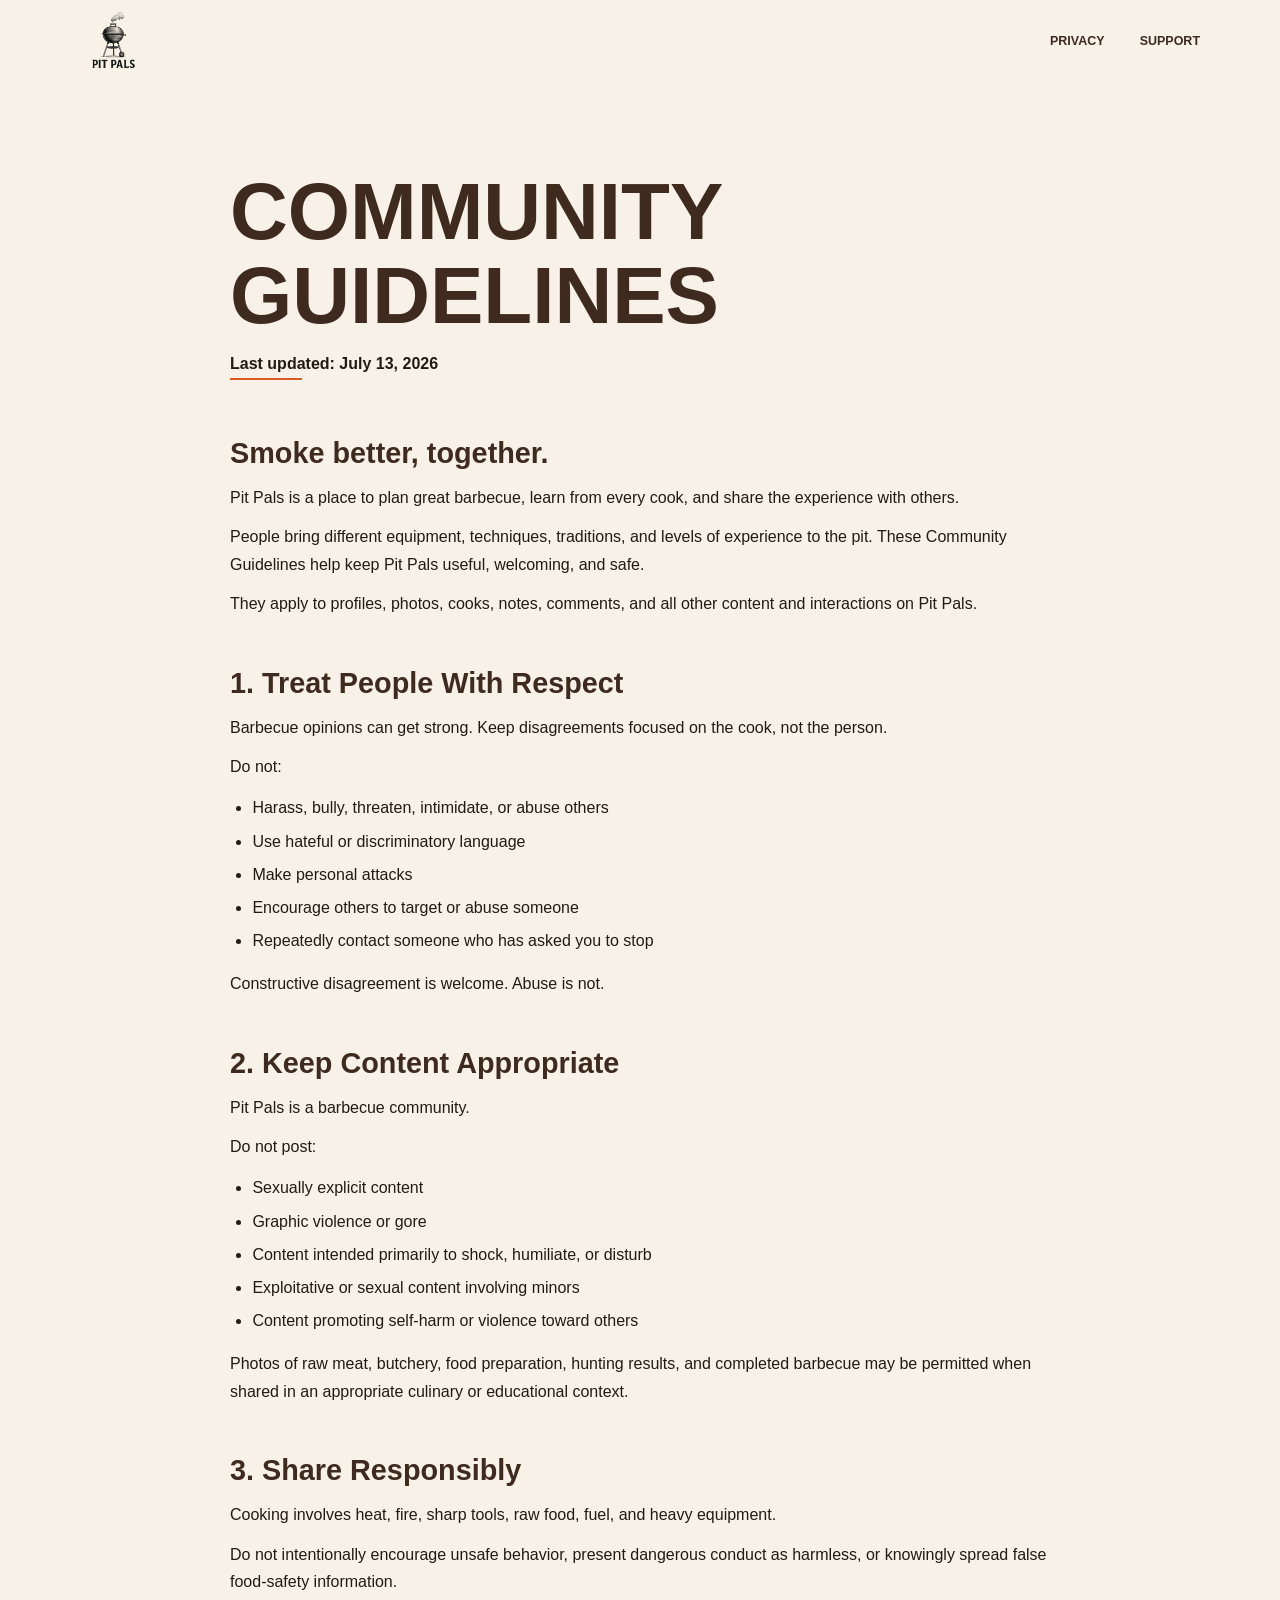
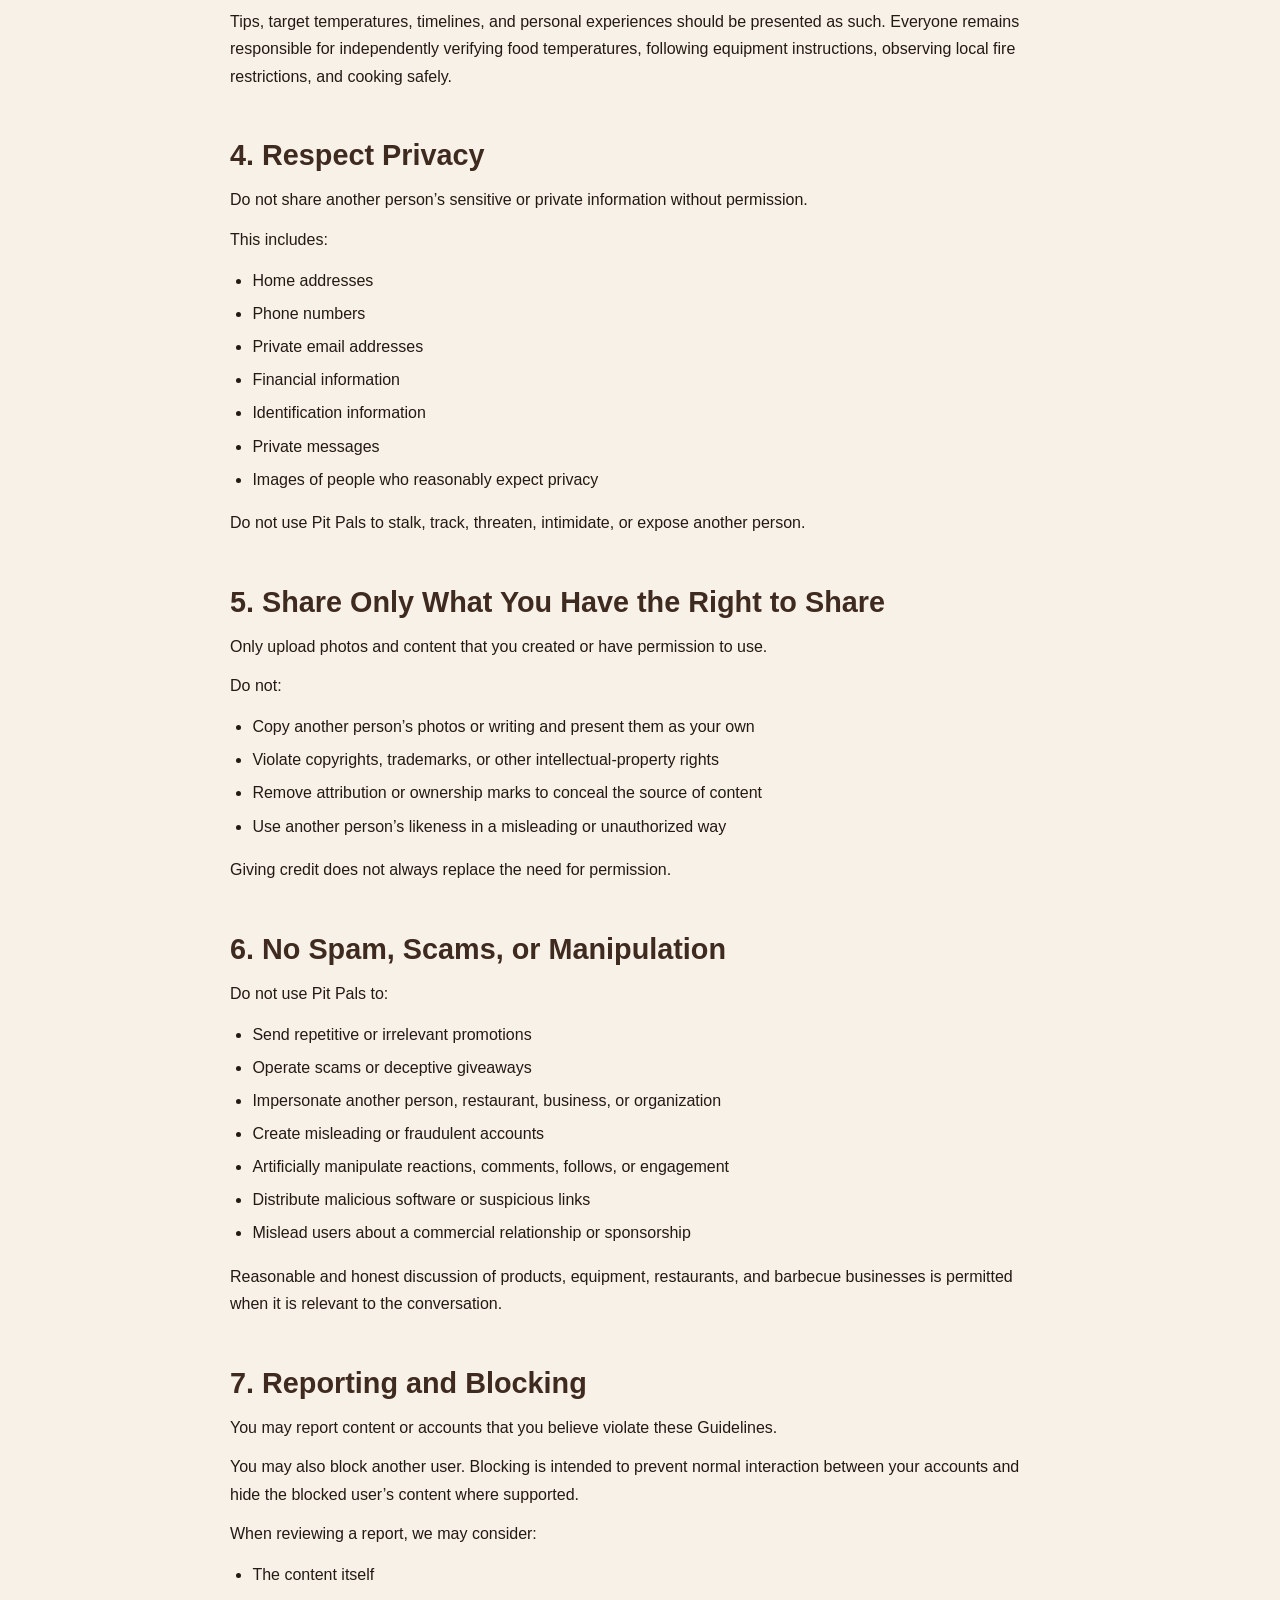
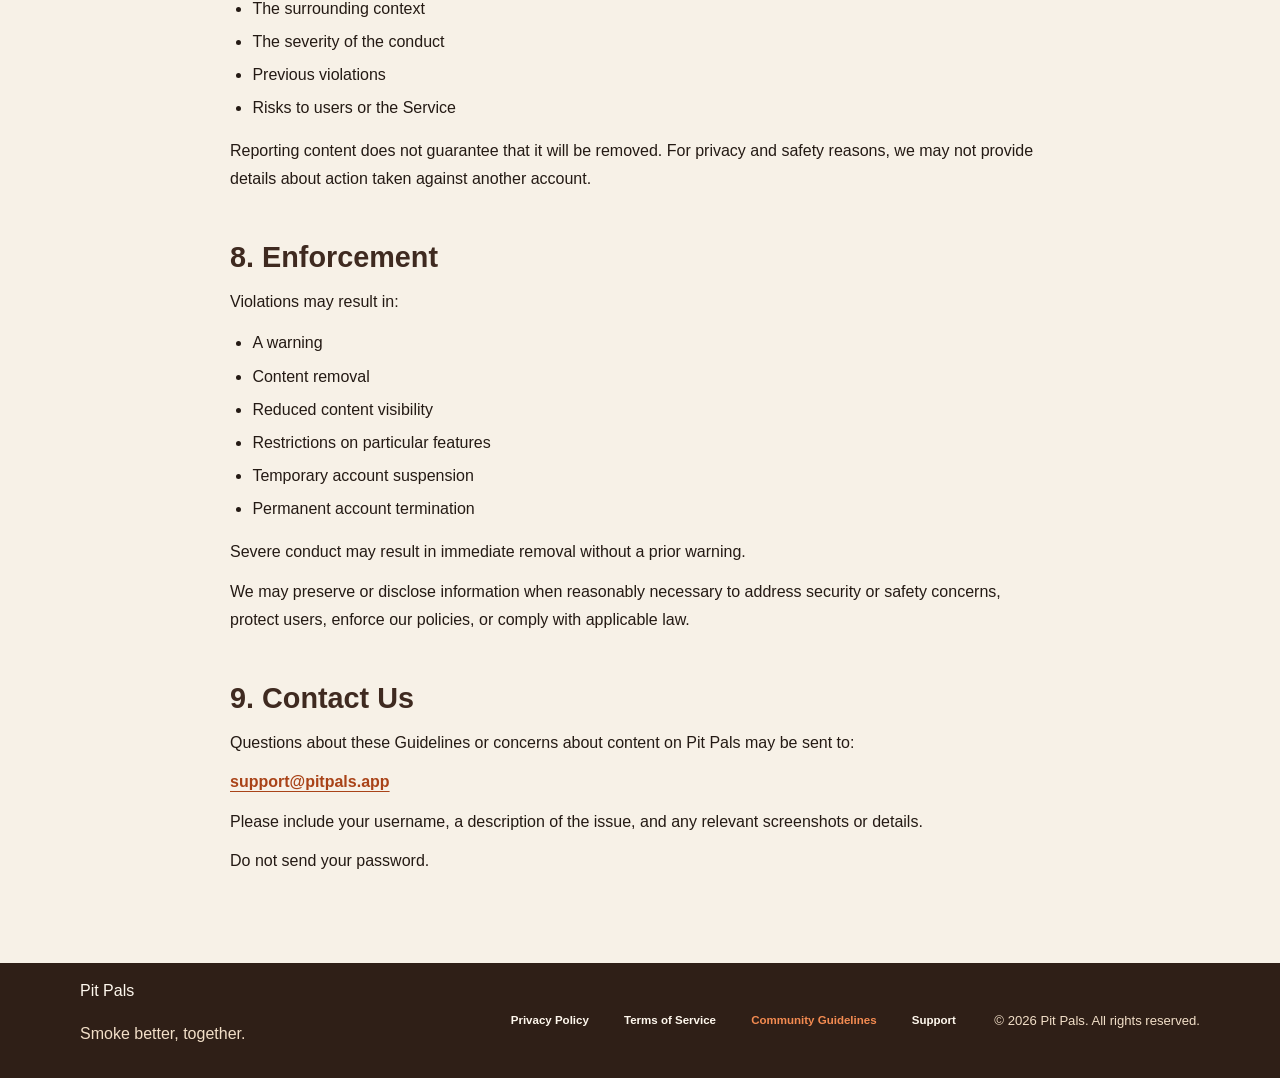
==== community-guidelines/index.html @ 72117309 "Build initial public website" ====
<!doctype html>
<html lang="en">
  <head>
    <meta charset="utf-8">
    <meta name="viewport" content="width=device-width, initial-scale=1">
    <title>Community Guidelines | Pit Pals</title>
    <meta name="description" content="Community Guidelines for creating a useful, welcoming, and safe Pit Pals barbecue community.">
    <link rel="icon" href="../assets/images/favicon.png" type="image/png">
    <link rel="stylesheet" href="../assets/styles.css">
  </head>
  <body>
    <a class="skip-link" href="#main-content">Skip to content</a>

    <header class="site-header">
      <div class="container header-inner">
        <a class="brand" href="../index.html" aria-label="Pit Pals home">
          <img class="brand-logo" src="../assets/images/appicon.png" alt="Pit Pals">
        </a>
        <input class="nav-toggle-checkbox" type="checkbox" id="nav-toggle" aria-label="Toggle navigation">
        <label class="nav-toggle" for="nav-toggle">
          <span></span>
          <span></span>
          <span></span>
        </label>
        <nav class="site-nav" aria-label="Main navigation">
          <a href="../privacy/index.html">Privacy</a>
          <a href="../support/index.html">Support</a>
        </nav>
      </div>
    </header>

    <main id="main-content" class="document-main">
      <article class="container legal-document">
        <header class="document-header">
          <h1>Community Guidelines</h1>
          <p class="document-updated">Last updated: July 13, 2026</p>
          <div class="document-divider" aria-hidden="true"></div>
        </header>

        <section class="document-section">
          <h2>Smoke better, together.</h2>
          <p>Pit Pals is a place to plan great barbecue, learn from every cook, and share the experience with others.</p>
          <p>People bring different equipment, techniques, traditions, and levels of experience to the pit. These Community Guidelines help keep Pit Pals useful, welcoming, and safe.</p>
          <p>They apply to profiles, photos, cooks, notes, comments, and all other content and interactions on Pit Pals.</p>
        </section>

        <section class="document-section">
          <h2>1. Treat People With Respect</h2>
          <p>Barbecue opinions can get strong. Keep disagreements focused on the cook, not the person.</p>
          <p>Do not:</p>
          <ul>
            <li>Harass, bully, threaten, intimidate, or abuse others</li>
            <li>Use hateful or discriminatory language</li>
            <li>Make personal attacks</li>
            <li>Encourage others to target or abuse someone</li>
            <li>Repeatedly contact someone who has asked you to stop</li>
          </ul>
          <p>Constructive disagreement is welcome. Abuse is not.</p>
        </section>

        <section class="document-section">
          <h2>2. Keep Content Appropriate</h2>
          <p>Pit Pals is a barbecue community.</p>
          <p>Do not post:</p>
          <ul>
            <li>Sexually explicit content</li>
            <li>Graphic violence or gore</li>
            <li>Content intended primarily to shock, humiliate, or disturb</li>
            <li>Exploitative or sexual content involving minors</li>
            <li>Content promoting self-harm or violence toward others</li>
          </ul>
          <p>Photos of raw meat, butchery, food preparation, hunting results, and completed barbecue may be permitted when shared in an appropriate culinary or educational context.</p>
        </section>

        <section class="document-section">
          <h2>3. Share Responsibly</h2>
          <p>Cooking involves heat, fire, sharp tools, raw food, fuel, and heavy equipment.</p>
          <p>Do not intentionally encourage unsafe behavior, present dangerous conduct as harmless, or knowingly spread false food-safety information.</p>
          <p>Tips, target temperatures, timelines, and personal experiences should be presented as such. Everyone remains responsible for independently verifying food temperatures, following equipment instructions, observing local fire restrictions, and cooking safely.</p>
        </section>

        <section class="document-section">
          <h2>4. Respect Privacy</h2>
          <p>Do not share another person’s sensitive or private information without permission.</p>
          <p>This includes:</p>
          <ul>
            <li>Home addresses</li>
            <li>Phone numbers</li>
            <li>Private email addresses</li>
            <li>Financial information</li>
            <li>Identification information</li>
            <li>Private messages</li>
            <li>Images of people who reasonably expect privacy</li>
          </ul>
          <p>Do not use Pit Pals to stalk, track, threaten, intimidate, or expose another person.</p>
        </section>

        <section class="document-section">
          <h2>5. Share Only What You Have the Right to Share</h2>
          <p>Only upload photos and content that you created or have permission to use.</p>
          <p>Do not:</p>
          <ul>
            <li>Copy another person’s photos or writing and present them as your own</li>
            <li>Violate copyrights, trademarks, or other intellectual-property rights</li>
            <li>Remove attribution or ownership marks to conceal the source of content</li>
            <li>Use another person’s likeness in a misleading or unauthorized way</li>
          </ul>
          <p>Giving credit does not always replace the need for permission.</p>
        </section>

        <section class="document-section">
          <h2>6. No Spam, Scams, or Manipulation</h2>
          <p>Do not use Pit Pals to:</p>
          <ul>
            <li>Send repetitive or irrelevant promotions</li>
            <li>Operate scams or deceptive giveaways</li>
            <li>Impersonate another person, restaurant, business, or organization</li>
            <li>Create misleading or fraudulent accounts</li>
            <li>Artificially manipulate reactions, comments, follows, or engagement</li>
            <li>Distribute malicious software or suspicious links</li>
            <li>Mislead users about a commercial relationship or sponsorship</li>
          </ul>
          <p>Reasonable and honest discussion of products, equipment, restaurants, and barbecue businesses is permitted when it is relevant to the conversation.</p>
        </section>

        <section class="document-section">
          <h2>7. Reporting and Blocking</h2>
          <p>You may report content or accounts that you believe violate these Guidelines.</p>
          <p>You may also block another user. Blocking is intended to prevent normal interaction between your accounts and hide the blocked user’s content where supported.</p>
          <p>When reviewing a report, we may consider:</p>
          <ul>
            <li>The content itself</li>
            <li>The surrounding context</li>
            <li>The severity of the conduct</li>
            <li>Previous violations</li>
            <li>Risks to users or the Service</li>
          </ul>
          <p>Reporting content does not guarantee that it will be removed. For privacy and safety reasons, we may not provide details about action taken against another account.</p>
        </section>

        <section class="document-section">
          <h2>8. Enforcement</h2>
          <p>Violations may result in:</p>
          <ul>
            <li>A warning</li>
            <li>Content removal</li>
            <li>Reduced content visibility</li>
            <li>Restrictions on particular features</li>
            <li>Temporary account suspension</li>
            <li>Permanent account termination</li>
          </ul>
          <p>Severe conduct may result in immediate removal without a prior warning.</p>
          <p>We may preserve or disclose information when reasonably necessary to address security or safety concerns, protect users, enforce our policies, or comply with applicable law.</p>
        </section>

        <section class="document-section">
          <h2>9. Contact Us</h2>
          <p>Questions about these Guidelines or concerns about content on Pit Pals may be sent to:</p>
          <p><a href="mailto:support@pitpals.app">support@pitpals.app</a></p>
          <p>Please include your username, a description of the issue, and any relevant screenshots or details.</p>
          <p>Do not send your password.</p>
        </section>
      </article>
    </main>

    <footer class="site-footer">
      <div class="container footer-inner">
        <div>
          <a class="footer-brand" href="../index.html">Pit Pals</a>
          <p>Smoke better, together.</p>
        </div>
        <nav class="footer-nav" aria-label="Footer navigation">
          <a href="../privacy/index.html">Privacy Policy</a>
          <a href="../terms/index.html">Terms of Service</a>
          <a href="index.html" aria-current="page">Community Guidelines</a>
          <a href="../support/index.html">Support</a>
        </nav>
        <p class="copyright">© 2026 Pit Pals. All rights reserved.</p>
      </div>
    </footer>
  </body>
</html>
---- assets/styles.css ----
:root {
  --bg: #f7f1e7;
  --surface: #fffdf8;
  --text: #3f2a20;
  --footer: #2f1f17;
  --muted: #6e5a4d;
  --accent: #d95d22;
  --accent-dark: #a94318;
  --border: #e4d6c3;
  --container: 1120px;
}

*,
*::before,
*::after {
  box-sizing: border-box;
}

html {
  scroll-behavior: smooth;
}

body {
  margin: 0;
  overflow-x: hidden;
  background: var(--bg);
  color: var(--text);
  font-family: -apple-system, BlinkMacSystemFont, "Segoe UI", sans-serif;
  font-size: 16px;
  line-height: 1.65;
  text-rendering: optimizeLegibility;
}

@media (prefers-reduced-motion: reduce) {
  *,
  *::before,
  *::after {
    scroll-behavior: auto !important;
  }
}

img,
svg {
  display: block;
  max-width: 100%;
}

a {
  color: inherit;
}

a:focus-visible,
button:focus-visible {
  outline: 3px solid rgba(217, 93, 34, 0.5);
  outline-offset: 4px;
}

.skip-link {
  position: absolute;
  top: 1rem;
  left: 1rem;
  z-index: 20;
  transform: translateY(-150%);
  border-radius: 999px;
  background: var(--footer);
  color: var(--surface);
  padding: 0.65rem 1rem;
  font-weight: 800;
  text-decoration: none;
}

.skip-link:focus {
  transform: translateY(0);
}

.container {
  width: min(100% - 2rem, var(--container));
  margin-inline: auto;
}

.narrow {
  width: min(100% - 2rem, 760px);
}

.site-header {
  position: sticky;
  top: 0;
  z-index: 10;
  background: rgba(247, 241, 231, 0.94);
}

.header-inner {
  display: flex;
  align-items: center;
  justify-content: space-between;
  gap: 1rem;
  padding-block: 0.45rem;
}

.brand,
.footer-brand {
  display: inline-flex;
  align-items: center;
  color: inherit;
  text-decoration: none;
}

.brand-logo {
  width: clamp(3.6rem, 6vw, 4.25rem);
  height: auto;
  mix-blend-mode: multiply;
}

.nav-toggle-checkbox,
.nav-toggle {
  display: none;
}

.site-nav,
.footer-nav {
  display: flex;
  flex-wrap: wrap;
  align-items: center;
  justify-content: flex-end;
  gap: 0.5rem clamp(1rem, 3vw, 2.2rem);
}

.site-nav a,
.footer-nav a {
  min-height: 36px;
  display: inline-flex;
  align-items: center;
  color: var(--text);
  font-size: 0.78rem;
  font-weight: 900;
  text-decoration: none;
  text-transform: uppercase;
}

.site-nav a:hover,
.site-nav a[aria-current="page"] {
  color: var(--accent);
}

.hero {
  padding-block: clamp(2.5rem, 6vw, 5.8rem) clamp(2rem, 5vw, 4.2rem);
}

.hero-grid {
  display: grid;
  grid-template-columns: minmax(0, 1fr) minmax(18rem, 0.78fr);
  align-items: center;
  gap: clamp(2.5rem, 7vw, 5.5rem);
}

.hero-copy,
.hero-art,
.feature {
  min-width: 0;
}

h1,
h2,
h3,
p {
  overflow-wrap: break-word;
}

h1,
h2,
h3 {
  margin: 0;
  color: var(--text);
  font-family: Impact, Haettenschweiler, "Arial Narrow Bold", "Arial Narrow", sans-serif;
  font-weight: 900;
  letter-spacing: 0;
  line-height: 1.05;
  text-transform: uppercase;
}

h1 {
  max-width: 15ch;
  font-size: clamp(3.25rem, 4.65vw, 5rem);
}

h1 span,
.journal-cta h2 span {
  display: block;
}

.accent-line {
  color: var(--accent);
}

.hero-text {
  max-width: 34rem;
  margin: 2rem 0 1.55rem;
  color: #1f1712;
  font-size: clamp(1.02rem, 1.5vw, 1.18rem);
  line-height: 1.75;
}

.button {
  min-height: 44px;
  border: 0;
  border-radius: 0.45rem;
  padding: 0.95rem 1.35rem;
  background: none;
  color: inherit;
  font: inherit;
  font-weight: 900;
  text-transform: uppercase;
}

.button-primary {
  background: var(--accent);
  color: #fffaf1;
  box-shadow: 0 10px 18px rgba(169, 67, 24, 0.14);
}

.hero-art {
  display: flex;
  justify-content: center;
}

.phone-frame {
  width: min(100%, 21rem);
  border: 0.58rem solid #14110f;
  border-radius: 2.45rem;
  background: var(--surface);
  padding: 0.7rem;
  box-shadow: 0 18px 38px rgba(63, 42, 32, 0.18);
}

.phone-frame img {
  width: 100%;
  aspect-ratio: 9 / 16;
  border-radius: 1.75rem;
  object-fit: contain;
  background: #fffdf8;
}

.features {
  padding-block: clamp(2.2rem, 5vw, 4rem);
  border-top: 1px solid var(--border);
  border-bottom: 1px solid var(--border);
}

.feature-grid {
  display: grid;
  grid-template-columns: repeat(3, minmax(0, 1fr));
  gap: clamp(2rem, 5vw, 4.5rem);
}

.feature {
  display: grid;
  justify-items: center;
  text-align: center;
}

.feature-icon {
  width: clamp(4.5rem, 8vw, 6.3rem);
  height: clamp(4.5rem, 8vw, 6.3rem);
  margin-bottom: 1rem;
  overflow: visible;
}

.feature-icon path,
.feature-icon circle {
  fill: none;
  stroke: var(--text);
  stroke-linecap: round;
  stroke-linejoin: round;
  stroke-width: 3;
}

.feature-icon .icon-accent {
  stroke: var(--accent);
}

.feature h2 {
  font-size: clamp(1.5rem, 2.5vw, 2.05rem);
}

.feature p {
  max-width: 18.5rem;
  margin: 0.75rem 0 0;
  color: #1f1712;
  font-size: 1rem;
}

.journal-cta {
  padding-block: clamp(2.5rem, 6vw, 5.4rem);
}

.journal-inner {
  display: grid;
  justify-items: center;
  text-align: center;
}

.journal-cta h2 {
  max-width: 18ch;
  font-size: clamp(2.3rem, 4.8vw, 4.25rem);
}

.journal-cta p {
  margin: 1rem 0 1.35rem;
  color: #1f1712;
  font-size: 1.08rem;
}

.site-footer {
  background: var(--footer);
  color: #fff8ee;
}

.footer-inner {
  display: grid;
  grid-template-columns: minmax(9rem, 1fr) auto auto;
  align-items: center;
  gap: 0.65rem clamp(1.25rem, 3vw, 2.5rem);
  padding-block: 0.95rem;
}

.footer-brand-group p {
  margin: 0.15rem 0 0;
  color: #f2dfc8;
  font-size: 0.8rem;
}

.site-footer p {
  color: #f2dfc8;
}

.footer-nav a {
  min-height: 32px;
  color: #fff8ee;
  font-size: 0.72rem;
  font-weight: 750;
  text-transform: none;
}

.footer-nav a:hover,
.footer-nav a[aria-current="page"] {
  color: #f48b51;
}

.copyright {
  margin: 0;
  color: #f2dfc8;
  font-size: 0.82rem;
  text-align: right;
}

.section {
  padding-block: clamp(4rem, 8vw, 7rem);
}

.eyebrow {
  margin: 0 0 0.85rem;
  color: var(--accent-dark);
  font-size: 0.78rem;
  font-weight: 850;
  letter-spacing: 0;
  text-transform: uppercase;
}

.document-main {
  padding-block: clamp(3rem, 7vw, 5.5rem);
}

.legal-document,
.support-document {
  width: min(100% - 2rem, 820px);
  color: var(--text);
}

.document-header {
  margin-bottom: clamp(2rem, 5vw, 3.5rem);
}

.document-header h1 {
  max-width: none;
  font-size: clamp(2.75rem, 7vw, 5rem);
}

.document-updated {
  margin: 0.9rem 0 1.35rem;
  color: var(--accent);
  font-size: 0.98rem;
  font-weight: 850;
}

.document-divider {
  width: 4.5rem;
  border-top: 2px solid var(--accent);
}

.document-section {
  scroll-margin-top: 6rem;
}

.document-section + .document-section {
  margin-top: clamp(2rem, 5vw, 3rem);
}

.legal-document h2,
.support-document h2,
.legal-document h3,
.support-document h3 {
  font-family: -apple-system, BlinkMacSystemFont, "Segoe UI", sans-serif;
  text-transform: none;
}

.legal-document h2,
.support-document h2 {
  margin-bottom: 0.8rem;
  font-size: clamp(1.35rem, 3vw, 1.8rem);
  line-height: 1.22;
}

.legal-document h3,
.support-document h3 {
  margin-top: 1.45rem;
  margin-bottom: 0.55rem;
  font-size: clamp(1.08rem, 2vw, 1.2rem);
  line-height: 1.3;
}

.legal-document p,
.support-document p,
.legal-document li,
.support-document li {
  color: #241a14;
  font-size: 1rem;
  line-height: 1.72;
}

.legal-document p,
.support-document p {
  margin: 0.75rem 0 0;
}

.legal-document ul,
.legal-document ol,
.support-document ul,
.support-document ol {
  margin: 0.85rem 0 1rem;
  padding-left: 1.4rem;
}

.legal-document li + li,
.support-document li + li {
  margin-top: 0.35rem;
}

.legal-document a,
.support-document a {
  color: var(--accent-dark);
  font-weight: 800;
  text-decoration-thickness: 0.08em;
  text-underline-offset: 0.22em;
  overflow-wrap: anywhere;
}

.legal-document a:hover,
.support-document a:hover {
  color: var(--accent);
}

.document-path,
.document-note,
.document-contact {
  border-left: 3px solid var(--accent);
  background: rgba(255, 253, 248, 0.58);
  padding: 0.85rem 1rem;
}

.document-path {
  color: var(--text);
  font-weight: 850;
}

.document-contact {
  margin-top: 1rem;
  font-style: normal;
}

.document-contact p {
  margin: 0;
}

.document-contact p + p {
  margin-top: 0.2rem;
}

.page-main {
  min-height: 58vh;
}

.page-card {
  border: 1px solid var(--border);
  border-radius: 1.25rem;
  background: rgba(255, 253, 248, 0.72);
  padding: clamp(1.5rem, 5vw, 3rem);
}

.page-card h1 {
  max-width: none;
  font-size: clamp(2.5rem, 7vw, 4.4rem);
}

.updated {
  margin: 1rem 0 1.5rem;
  color: var(--accent);
  font-weight: 800;
}

.notice {
  margin-bottom: 1.5rem;
  border: 1px solid rgba(217, 93, 34, 0.18);
  border-radius: 1rem;
  background: rgba(255, 253, 248, 0.56);
  padding: 1.1rem;
}

.notice h2 {
  font-family: -apple-system, BlinkMacSystemFont, "Segoe UI", sans-serif;
  font-size: clamp(1.35rem, 3vw, 1.8rem);
  text-transform: none;
}

.notice p {
  margin: 0.75rem 0 0;
  color: var(--muted);
}

.notice p:first-child {
  margin-top: 0;
}

.notice a,
.text-link {
  color: var(--accent-dark);
  font-weight: 850;
  text-decoration-color: rgba(217, 93, 34, 0.35);
  text-underline-offset: 0.25em;
}

.text-link:hover {
  color: var(--accent);
}

@media (max-width: 860px) {
  .hero-grid,
  .feature-grid,
  .footer-inner {
    grid-template-columns: 1fr;
  }

  .hero-copy {
    max-width: 39rem;
  }

  .hero-art {
    justify-content: flex-start;
  }

  .phone-frame {
    width: min(100%, 19rem);
  }

  .footer-inner,
  .copyright {
    text-align: left;
  }

  .footer-nav {
    justify-content: flex-start;
  }
}

@media (max-width: 560px) {
  .container,
  .narrow {
    width: min(100% - 1.25rem, var(--container));
  }

  .header-inner {
    position: relative;
    align-items: center;
    flex-direction: row;
    padding-block: 0.45rem;
  }

  .brand-logo {
    width: 3.6rem;
  }

  .nav-toggle-checkbox {
    display: block;
    position: absolute;
    width: 1px;
    height: 1px;
    overflow: hidden;
    clip: rect(0 0 0 0);
    clip-path: inset(50%);
    white-space: nowrap;
  }

  .nav-toggle {
    display: inline-flex;
    width: 44px;
    height: 44px;
    align-items: center;
    justify-content: center;
    flex-direction: column;
    gap: 5px;
    border: 1px solid rgba(63, 42, 32, 0.18);
    border-radius: 0.45rem;
    background: rgba(255, 253, 248, 0.42);
  }

  .nav-toggle span {
    width: 20px;
    height: 2px;
    border-radius: 999px;
    background: var(--text);
  }

  .nav-toggle-checkbox:focus-visible + .nav-toggle {
    outline: 3px solid rgba(217, 93, 34, 0.5);
    outline-offset: 4px;
  }

  .site-nav {
    display: none;
    position: absolute;
    top: calc(100% - 0.1rem);
    right: 0.625rem;
    z-index: 20;
    justify-content: flex-start;
    min-width: 10rem;
    border: 1px solid var(--border);
    border-radius: 0.6rem;
    background: var(--surface);
    box-shadow: 0 12px 26px rgba(63, 42, 32, 0.12);
    padding: 0.45rem;
  }

  .nav-toggle-checkbox:checked ~ .site-nav {
    display: grid;
  }

  .site-nav a {
    min-height: 44px;
    padding-inline: 0.7rem;
  }

  h1 {
    max-width: 100%;
    font-size: clamp(2.15rem, 10.2vw, 2.75rem);
  }

  .hero {
    padding-top: 1.75rem;
  }

  .button,
  .button-primary {
    width: 100%;
  }

  .hero-art {
    justify-content: center;
  }

  .phone-frame {
    width: min(100%, 17.5rem);
  }

  .features {
    padding-block: 2.5rem;
  }

  .feature-grid {
    gap: 2.75rem;
  }

  .journal-cta h2 {
    font-size: clamp(2.1rem, 10vw, 3rem);
  }

  .document-main {
    padding-block: 2.5rem 3.5rem;
  }

  .legal-document,
  .support-document {
    width: min(100% - 1.25rem, 820px);
  }

  .document-header h1 {
    font-size: clamp(2.25rem, 12vw, 3.25rem);
  }

  .legal-document ul,
  .legal-document ol,
  .support-document ul,
  .support-document ol {
    padding-left: 1.25rem;
  }
}
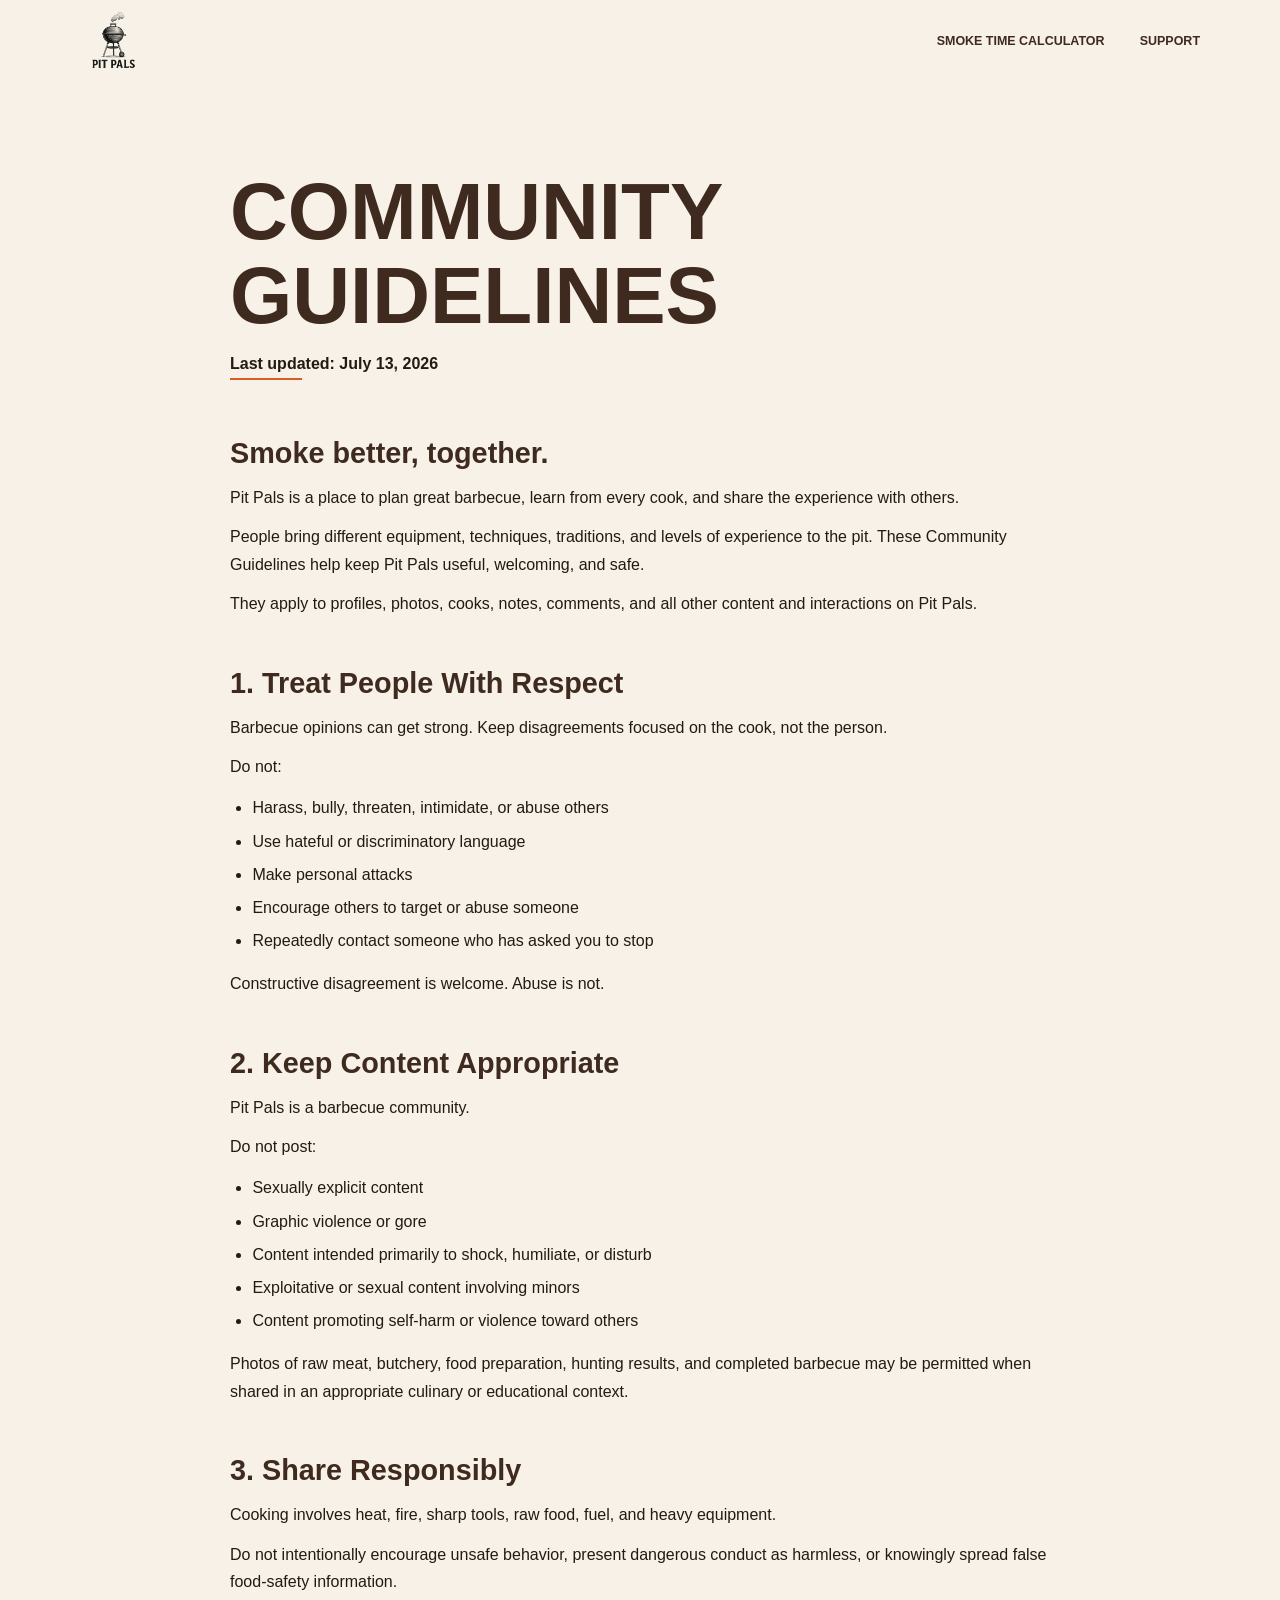
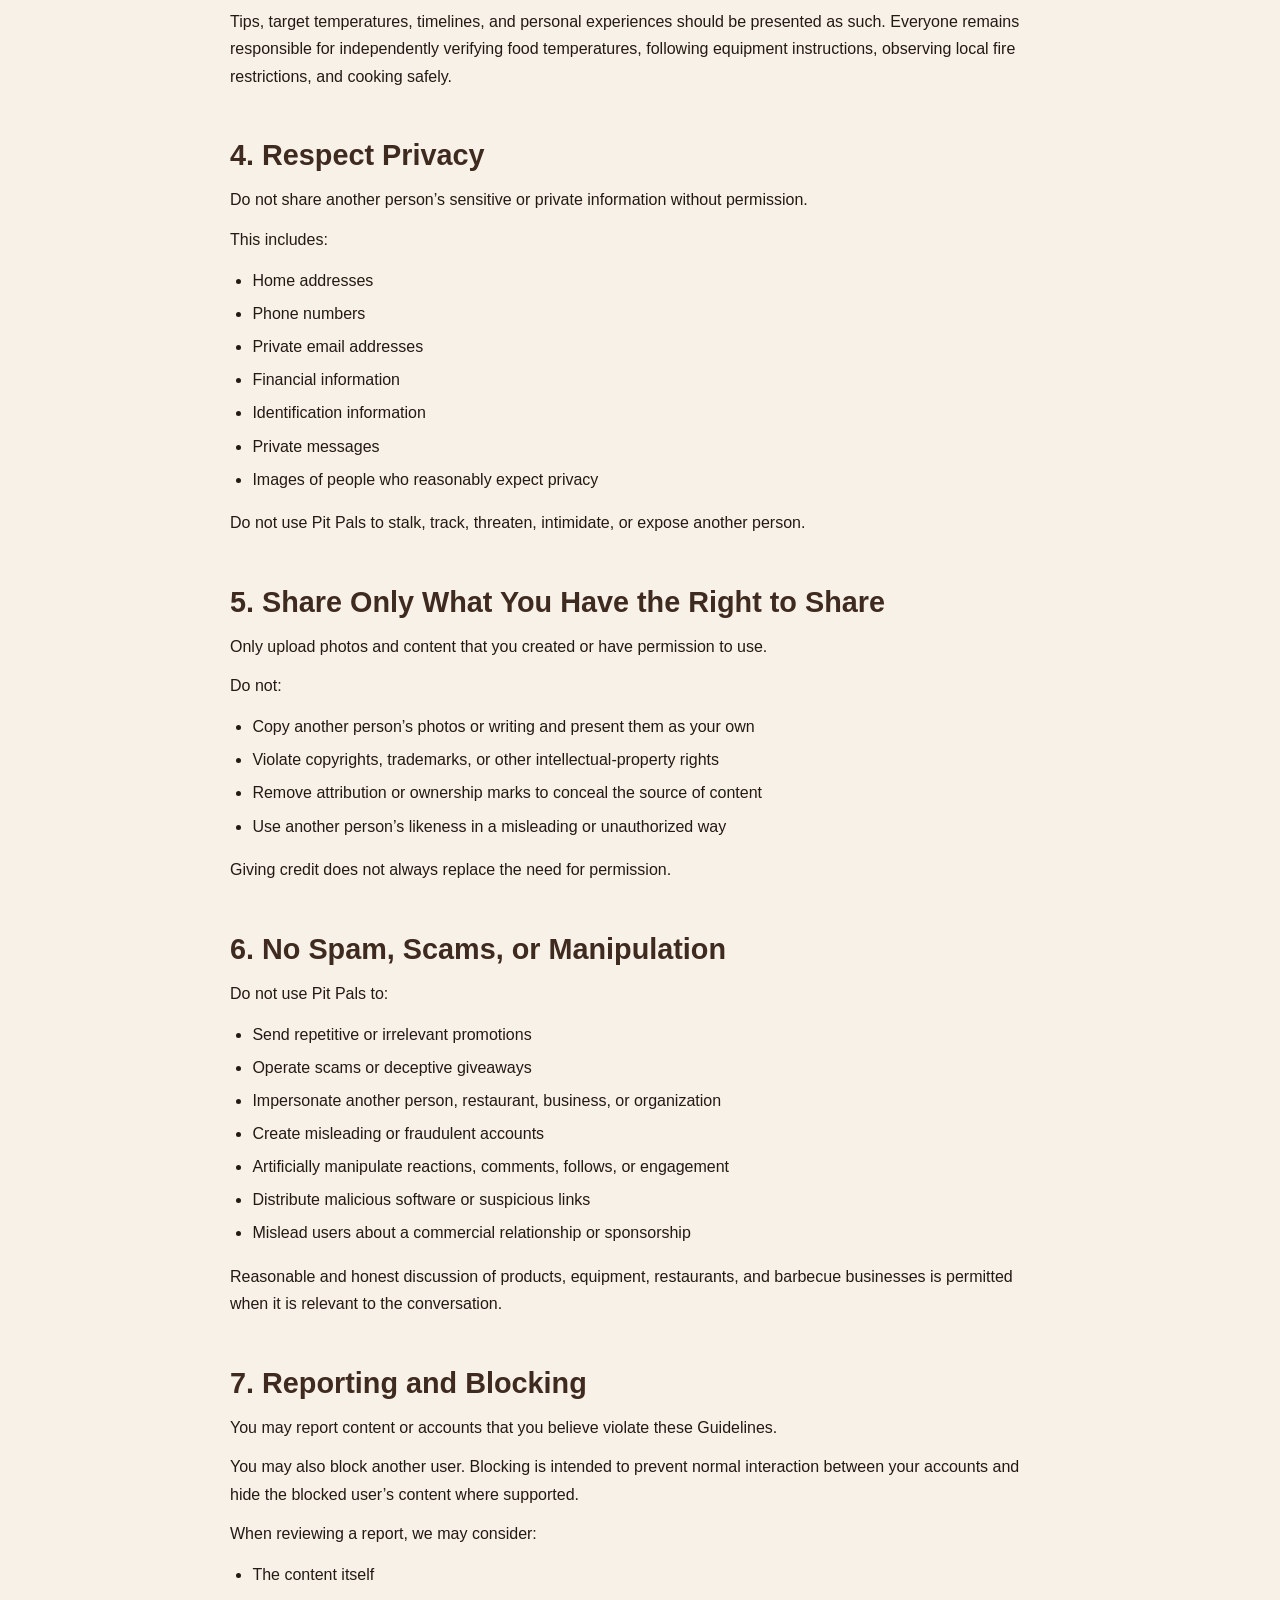
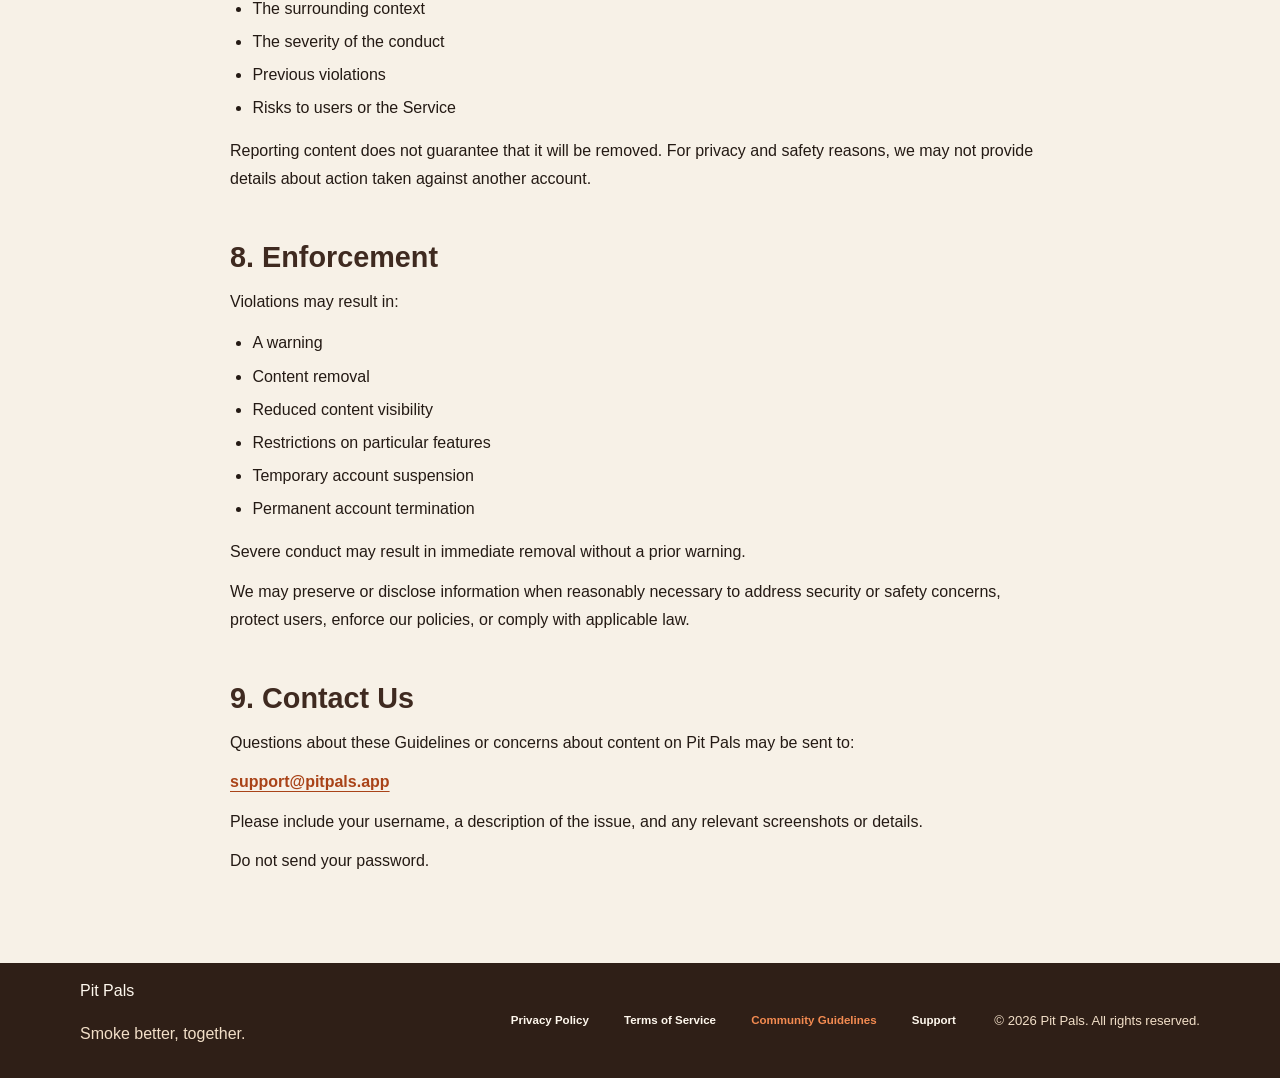
==== commit eaf2de88: "Add illustrated BBQ smoke time calculator" ====
--- a/community-guidelines/index.html
+++ b/community-guidelines/index.html
@@ -4,7 +4,24 @@
     <meta charset="utf-8">
     <meta name="viewport" content="width=device-width, initial-scale=1">
     <title>Community Guidelines | Pit Pals</title>
-    <meta name="description" content="Community Guidelines for creating a useful, welcoming, and safe Pit Pals barbecue community.">
+    <meta name="description" content="Read the Pit Pals community rules for sharing barbecue cooks, photos, comments, and other content respectfully and safely.">
+    <link rel="canonical" href="https://pitpals.app/community-guidelines/">
+    <meta property="og:site_name" content="Pit Pals">
+    <meta property="og:locale" content="en_US">
+    <meta property="og:type" content="website">
+    <meta property="og:title" content="Community Guidelines | Pit Pals">
+    <meta property="og:description" content="Read the Pit Pals community rules for sharing barbecue cooks, photos, comments, and other content respectfully and safely.">
+    <meta property="og:url" content="https://pitpals.app/community-guidelines/">
+    <meta property="og:image" content="https://pitpals.app/assets/images/social-header.jpg">
+    <meta property="og:image:type" content="image/jpeg">
+    <meta property="og:image:width" content="1600">
+    <meta property="og:image:height" content="686">
+    <meta property="og:image:alt" content="Pit Pals — Smoke better, together.">
+    <meta name="twitter:card" content="summary_large_image">
+    <meta name="twitter:title" content="Community Guidelines | Pit Pals">
+    <meta name="twitter:description" content="Read the Pit Pals community rules for sharing barbecue cooks, photos, comments, and other content respectfully and safely.">
+    <meta name="twitter:image" content="https://pitpals.app/assets/images/social-header.jpg">
+    <meta name="apple-itunes-app" content="app-id=6781048336">
     <link rel="icon" href="../assets/images/favicon.png" type="image/png">
     <link rel="stylesheet" href="../assets/styles.css">
   </head>
@@ -13,8 +30,8 @@
 
     <header class="site-header">
       <div class="container header-inner">
-        <a class="brand" href="../index.html" aria-label="Pit Pals home">
-          <img class="brand-logo" src="../assets/images/appicon.png" alt="Pit Pals">
+        <a class="brand" href="/" aria-label="Pit Pals home">
+          <img class="brand-logo" width="256" height="256" src="../assets/images/appicon.png" alt="Pit Pals">
         </a>
         <input class="nav-toggle-checkbox" type="checkbox" id="nav-toggle" aria-label="Toggle navigation">
         <label class="nav-toggle" for="nav-toggle">
@@ -23,8 +40,8 @@
           <span></span>
         </label>
         <nav class="site-nav" aria-label="Main navigation">
-          <a href="../privacy/index.html">Privacy</a>
-          <a href="../support/index.html">Support</a>
+          <a href="/smoking-time-calculator/">Smoke Time Calculator</a>
+          <a href="/support/">Support</a>
         </nav>
       </div>
     </header>
@@ -166,14 +183,14 @@
     <footer class="site-footer">
       <div class="container footer-inner">
         <div>
-          <a class="footer-brand" href="../index.html">Pit Pals</a>
+          <a class="footer-brand" href="/">Pit Pals</a>
           <p>Smoke better, together.</p>
         </div>
         <nav class="footer-nav" aria-label="Footer navigation">
-          <a href="../privacy/index.html">Privacy Policy</a>
-          <a href="../terms/index.html">Terms of Service</a>
-          <a href="index.html" aria-current="page">Community Guidelines</a>
-          <a href="../support/index.html">Support</a>
+          <a href="/privacy/">Privacy Policy</a>
+          <a href="/terms/">Terms of Service</a>
+          <a href="/community-guidelines/" aria-current="page">Community Guidelines</a>
+          <a href="/support/">Support</a>
         </nav>
         <p class="copyright">© 2026 Pit Pals. All rights reserved.</p>
       </div>
--- a/assets/styles.css
+++ b/assets/styles.css
@@ -223,6 +223,36 @@
   justify-content: center;
 }
 
+.app-store-link {
+  display: inline-flex;
+  align-items: center;
+  justify-content: center;
+  text-align: center;
+  text-decoration: none;
+  background: var(--accent-dark);
+}
+
+.app-store-link:hover {
+  background: var(--footer);
+}
+
+.app-preview {
+  width: 100%;
+  height: auto;
+  border: 1px solid var(--border);
+  border-radius: 1rem;
+  box-shadow: 0 14px 34px rgba(63, 42, 32, 0.1);
+}
+
+.hero-preview {
+  max-width: 360px;
+}
+
+.feature-preview {
+  max-width: 360px;
+  margin-bottom: 1.75rem;
+}
+
 .phone-frame {
   width: min(100%, 21rem);
   border: 0.58rem solid #14110f;
@@ -293,6 +323,32 @@
   padding-block: clamp(2.5rem, 6vw, 5.4rem);
 }
 
+.calculator-home-link {
+  border-bottom: 1px solid var(--border);
+  padding-block: clamp(2.5rem, 5vw, 4rem);
+}
+
+.calculator-home-inner {
+  display: flex;
+  align-items: end;
+  justify-content: space-between;
+  gap: 2rem;
+}
+
+.calculator-home-inner h2 {
+  max-width: 21ch;
+  font-size: clamp(2rem, 3.6vw, 3.4rem);
+}
+
+.calculator-home-inner p:last-child {
+  max-width: 42rem;
+  margin: 1rem 0 0;
+}
+
+.calculator-home-inner .button {
+  flex: 0 0 auto;
+}
+
 .journal-inner {
   display: grid;
   justify-items: center;
@@ -578,6 +634,11 @@
 
   .footer-nav {
     justify-content: flex-start;
+  }
+
+  .calculator-home-inner {
+    align-items: flex-start;
+    flex-direction: column;
   }
 }
 
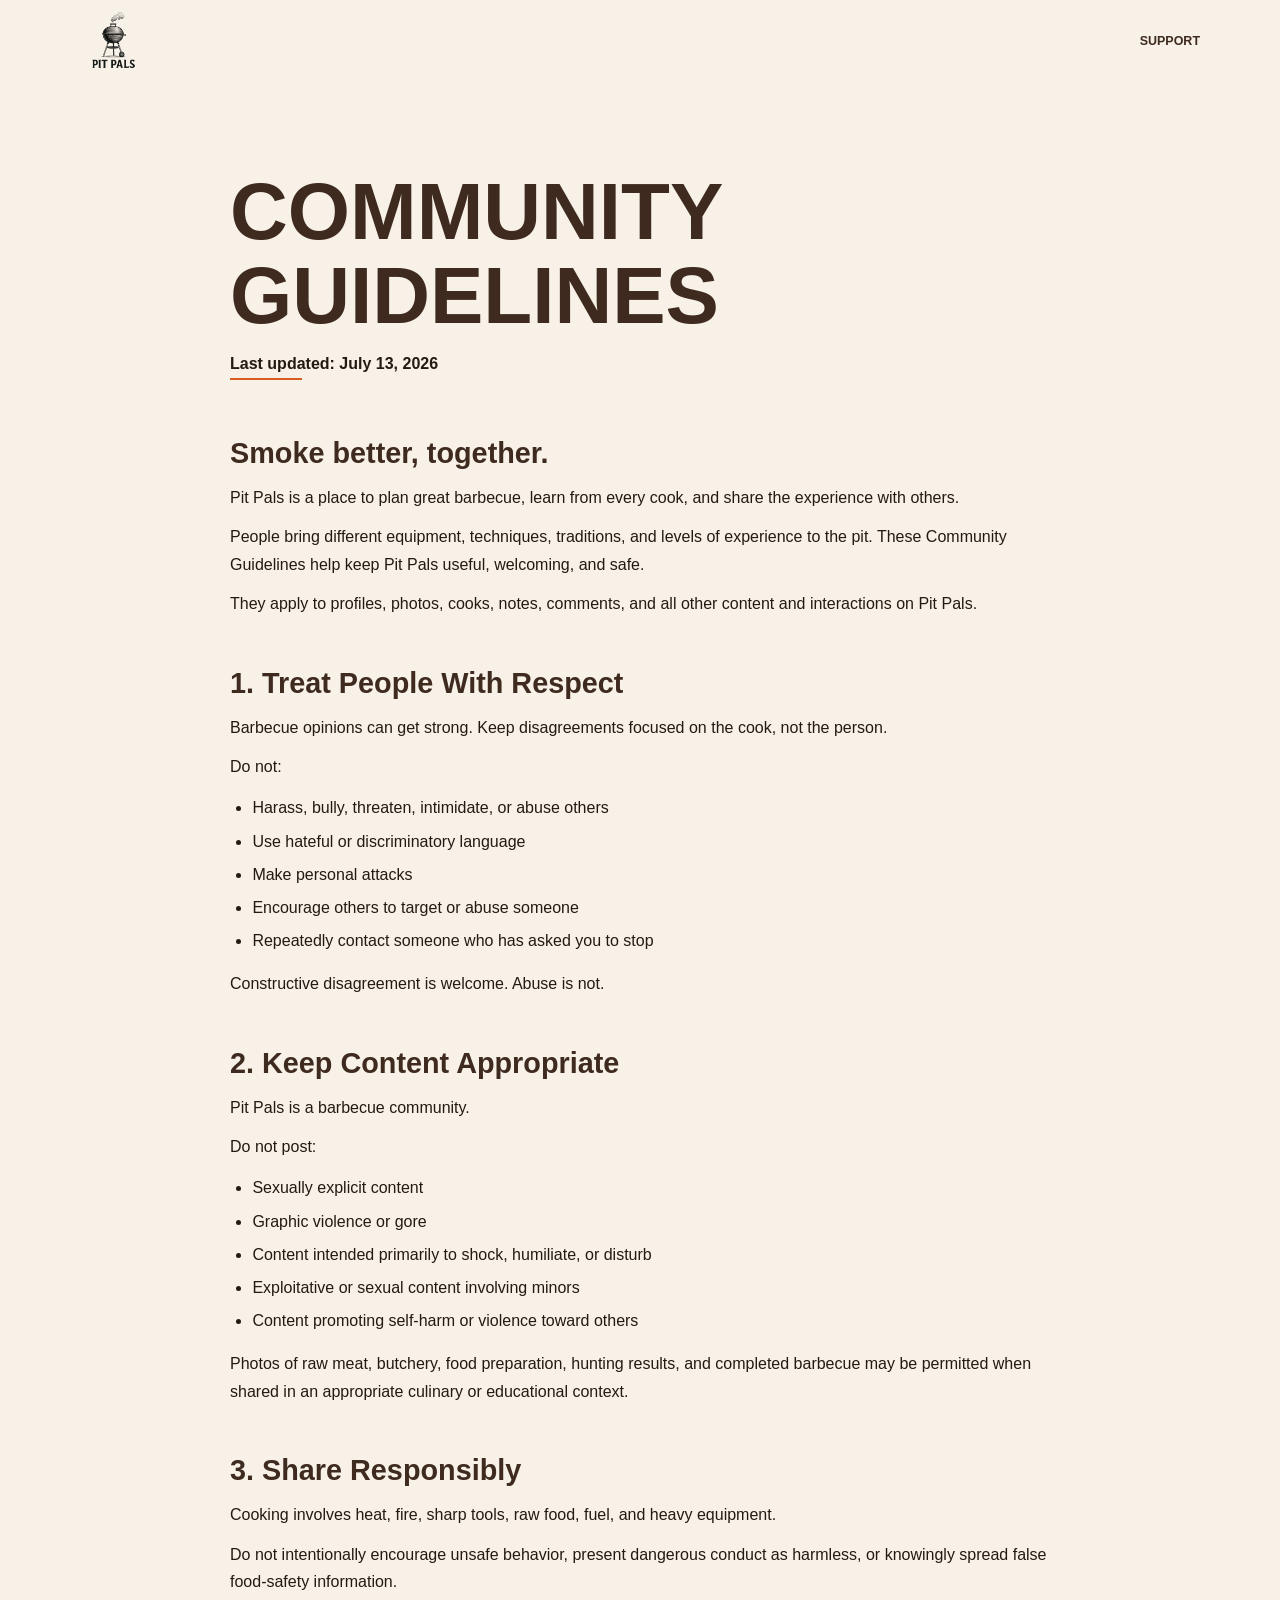
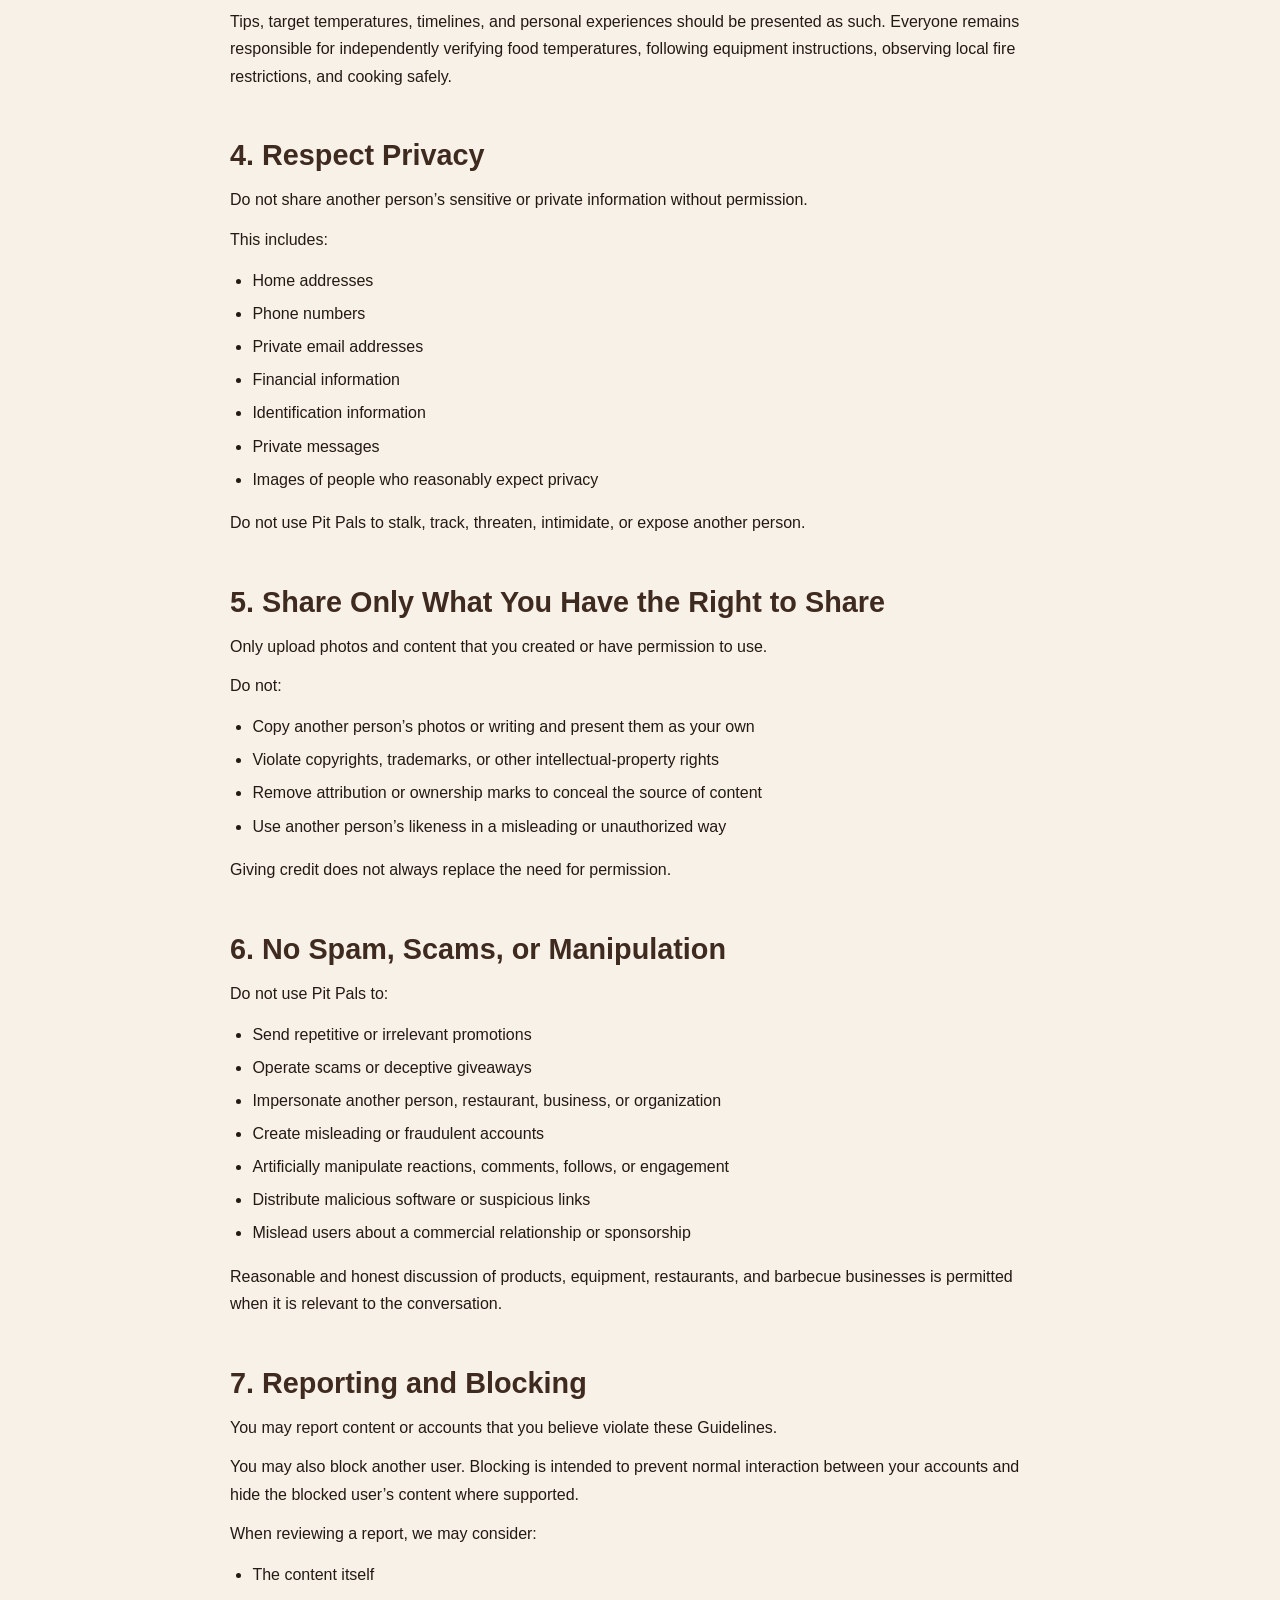
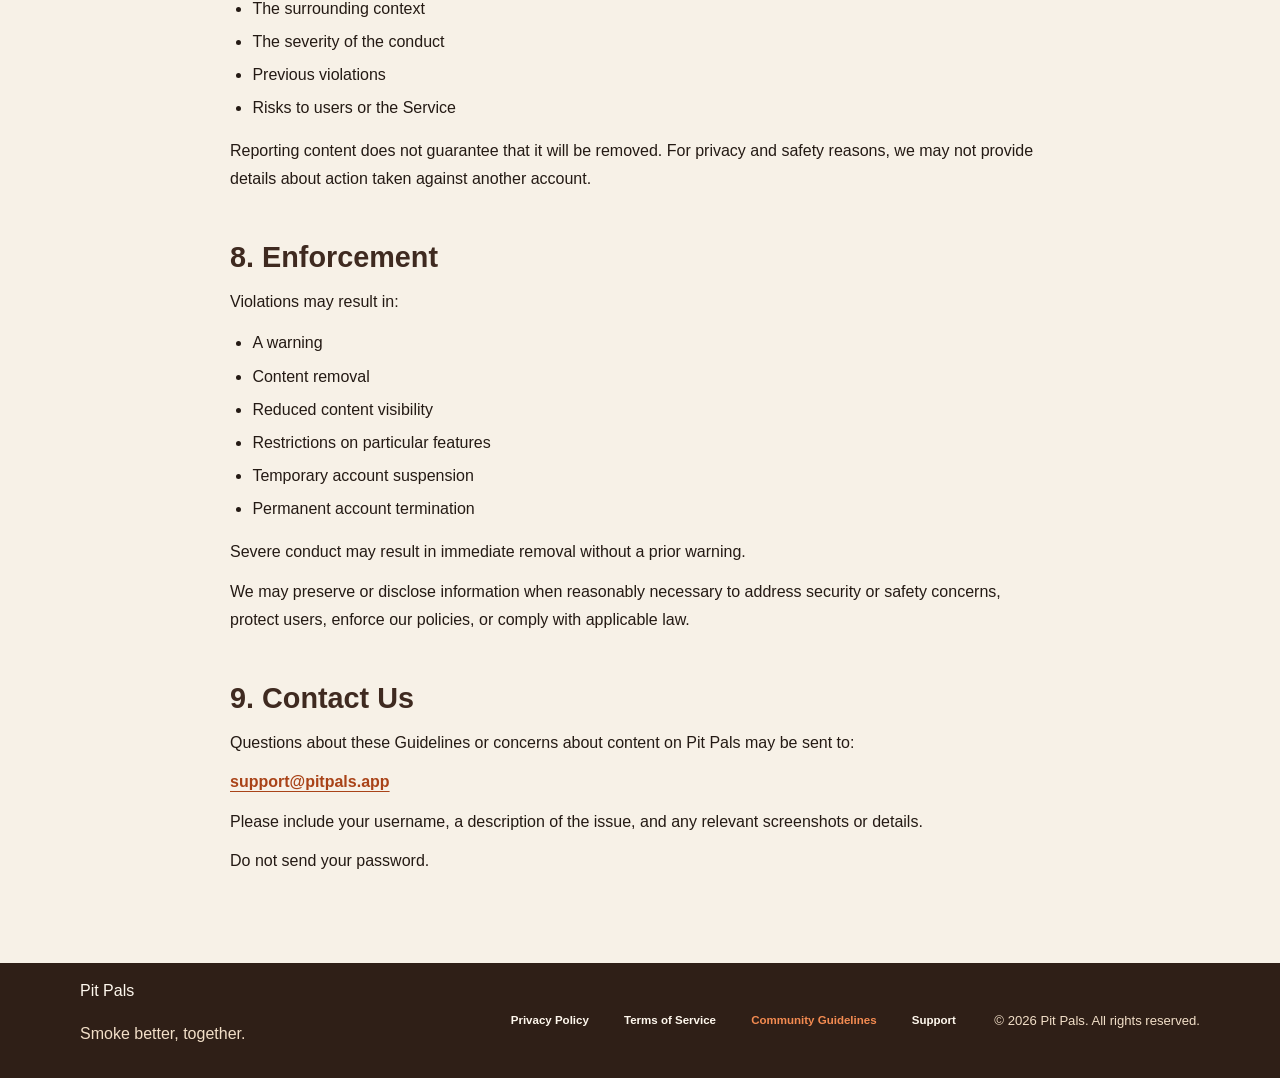
==== commit 22dc5729: "Unpublish smoke time calculator while preserving draft branch" ====
--- a/community-guidelines/index.html
+++ b/community-guidelines/index.html
@@ -40,7 +40,6 @@
           <span></span>
         </label>
         <nav class="site-nav" aria-label="Main navigation">
-          <a href="/smoking-time-calculator/">Smoke Time Calculator</a>
           <a href="/support/">Support</a>
         </nav>
       </div>
--- a/assets/styles.css
+++ b/assets/styles.css
@@ -323,32 +323,6 @@
   padding-block: clamp(2.5rem, 6vw, 5.4rem);
 }
 
-.calculator-home-link {
-  border-bottom: 1px solid var(--border);
-  padding-block: clamp(2.5rem, 5vw, 4rem);
-}
-
-.calculator-home-inner {
-  display: flex;
-  align-items: end;
-  justify-content: space-between;
-  gap: 2rem;
-}
-
-.calculator-home-inner h2 {
-  max-width: 21ch;
-  font-size: clamp(2rem, 3.6vw, 3.4rem);
-}
-
-.calculator-home-inner p:last-child {
-  max-width: 42rem;
-  margin: 1rem 0 0;
-}
-
-.calculator-home-inner .button {
-  flex: 0 0 auto;
-}
-
 .journal-inner {
   display: grid;
   justify-items: center;
@@ -636,10 +610,6 @@
     justify-content: flex-start;
   }
 
-  .calculator-home-inner {
-    align-items: flex-start;
-    flex-direction: column;
-  }
 }
 
 @media (max-width: 560px) {
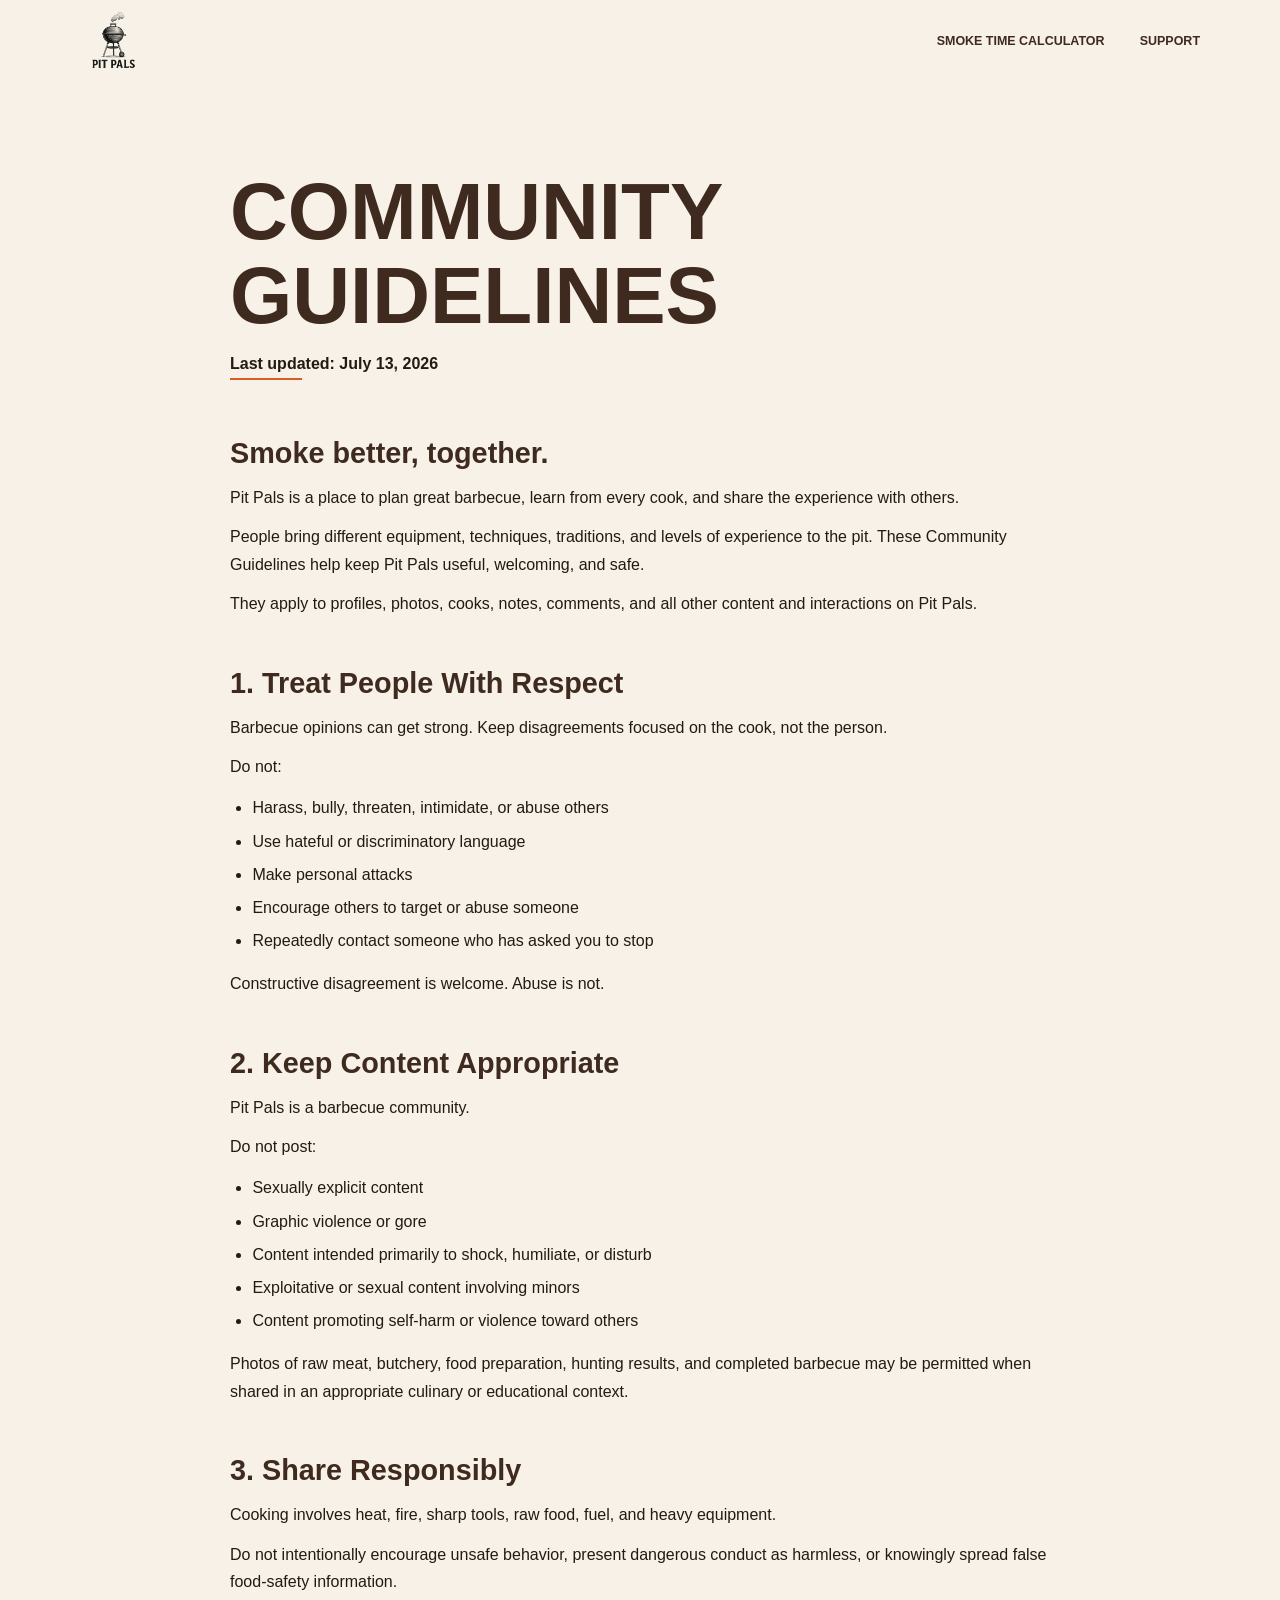
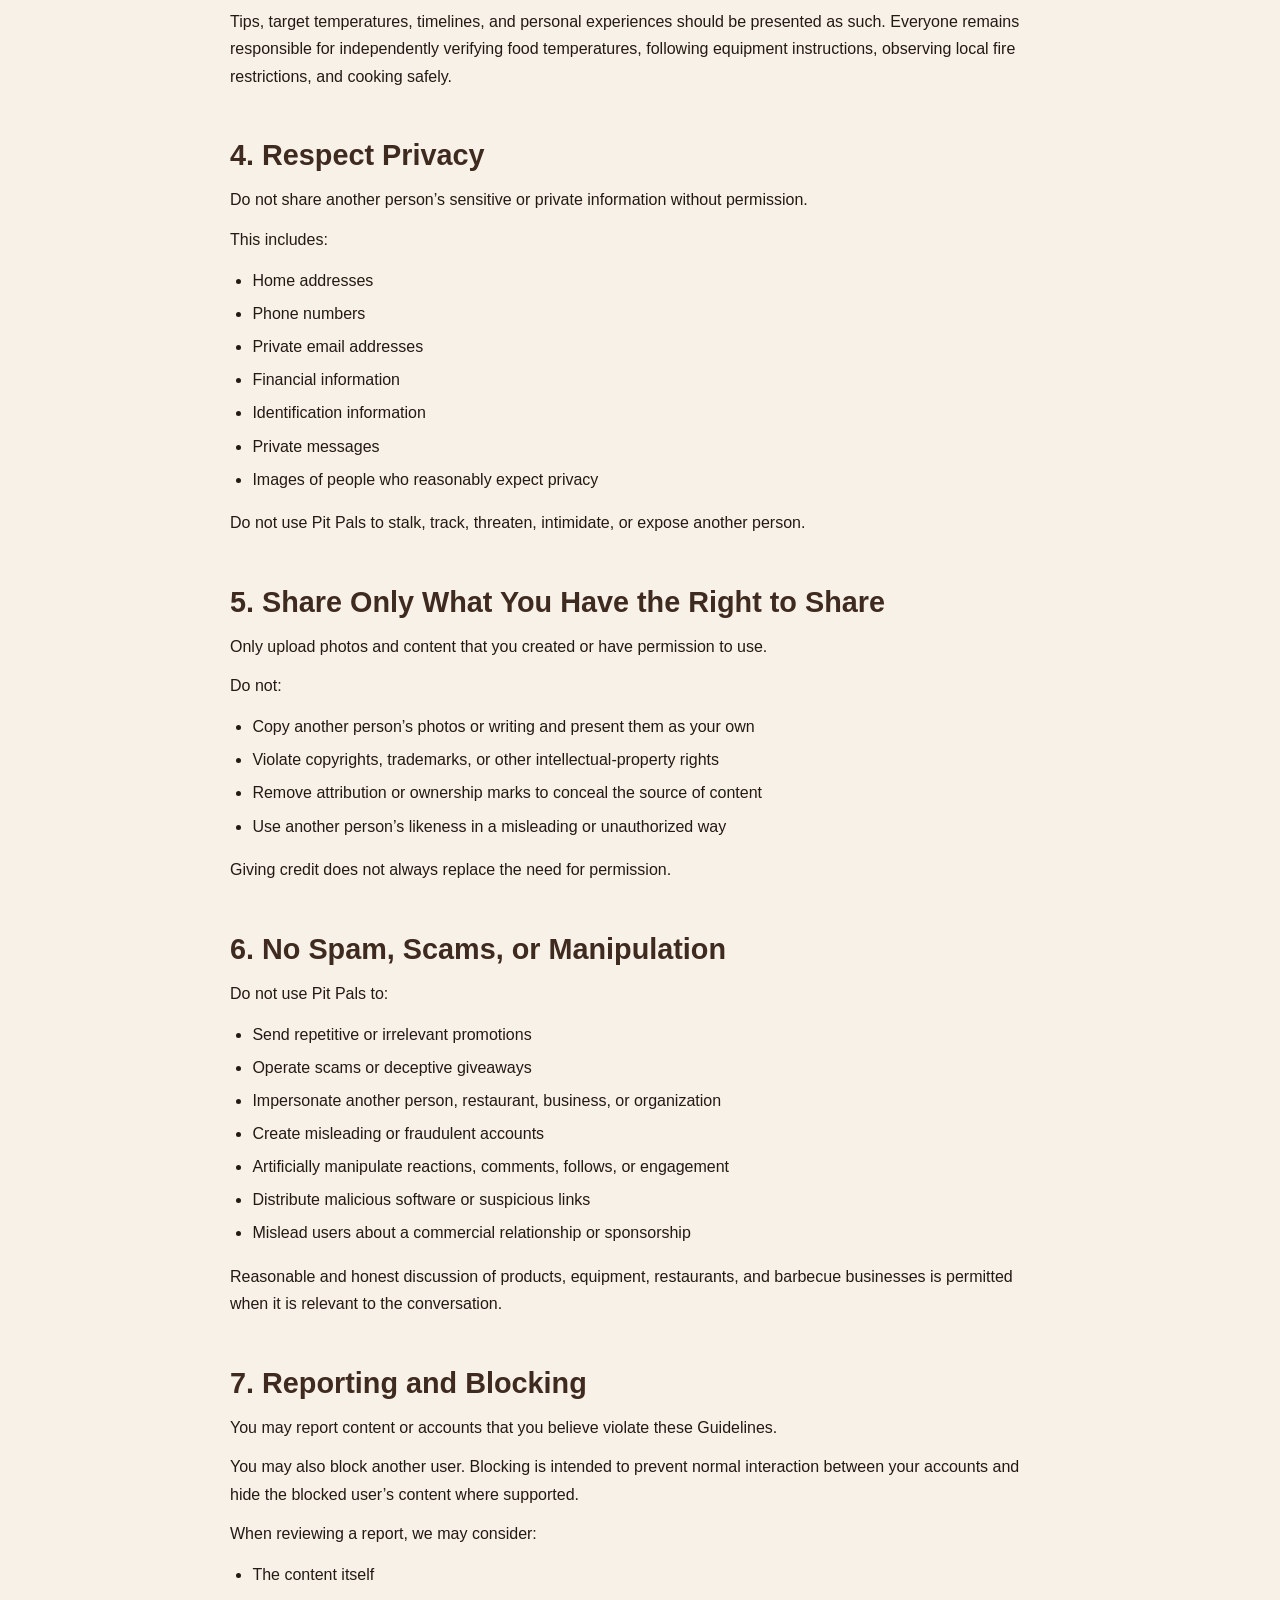
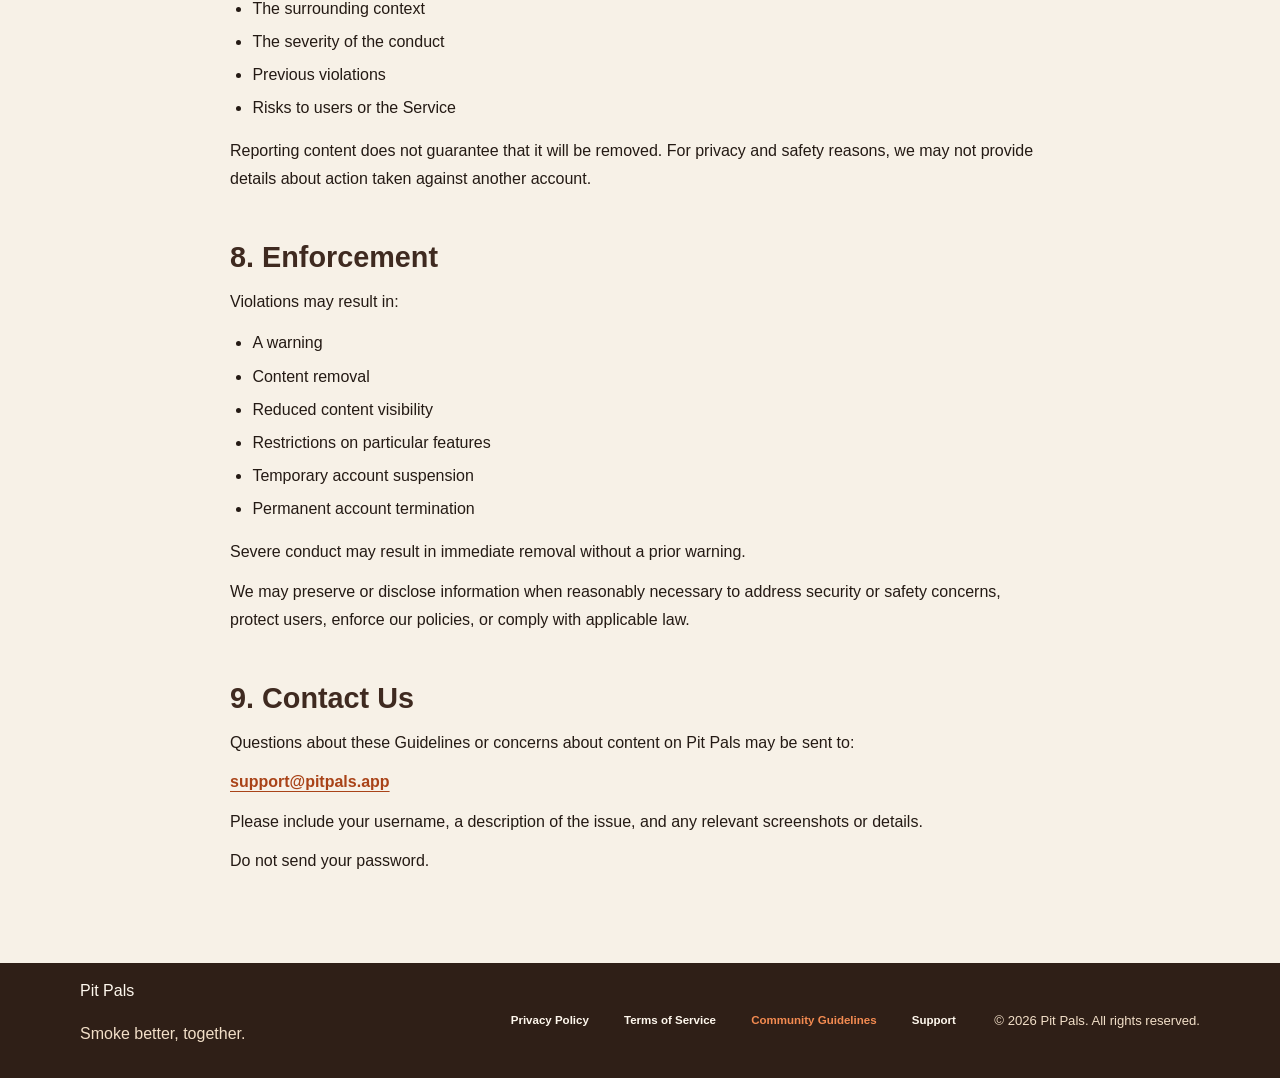
==== commit bf0b2057: "Publish refined smoke time calculator" ====
--- a/community-guidelines/index.html
+++ b/community-guidelines/index.html
@@ -40,6 +40,7 @@
           <span></span>
         </label>
         <nav class="site-nav" aria-label="Main navigation">
+          <a href="/smoking-time-calculator/">Smoke Time Calculator</a>
           <a href="/support/">Support</a>
         </nav>
       </div>
--- a/assets/styles.css
+++ b/assets/styles.css
@@ -323,6 +323,32 @@
   padding-block: clamp(2.5rem, 6vw, 5.4rem);
 }
 
+.calculator-home-link {
+  border-bottom: 1px solid var(--border);
+  padding-block: clamp(2.5rem, 5vw, 4rem);
+}
+
+.calculator-home-inner {
+  display: flex;
+  align-items: end;
+  justify-content: space-between;
+  gap: 2rem;
+}
+
+.calculator-home-inner h2 {
+  max-width: 21ch;
+  font-size: clamp(2rem, 3.6vw, 3.4rem);
+}
+
+.calculator-home-inner p:last-child {
+  max-width: 42rem;
+  margin: 1rem 0 0;
+}
+
+.calculator-home-inner .button {
+  flex: 0 0 auto;
+}
+
 .journal-inner {
   display: grid;
   justify-items: center;
@@ -610,6 +636,10 @@
     justify-content: flex-start;
   }
 
+  .calculator-home-inner {
+    align-items: flex-start;
+    flex-direction: column;
+  }
 }
 
 @media (max-width: 560px) {
